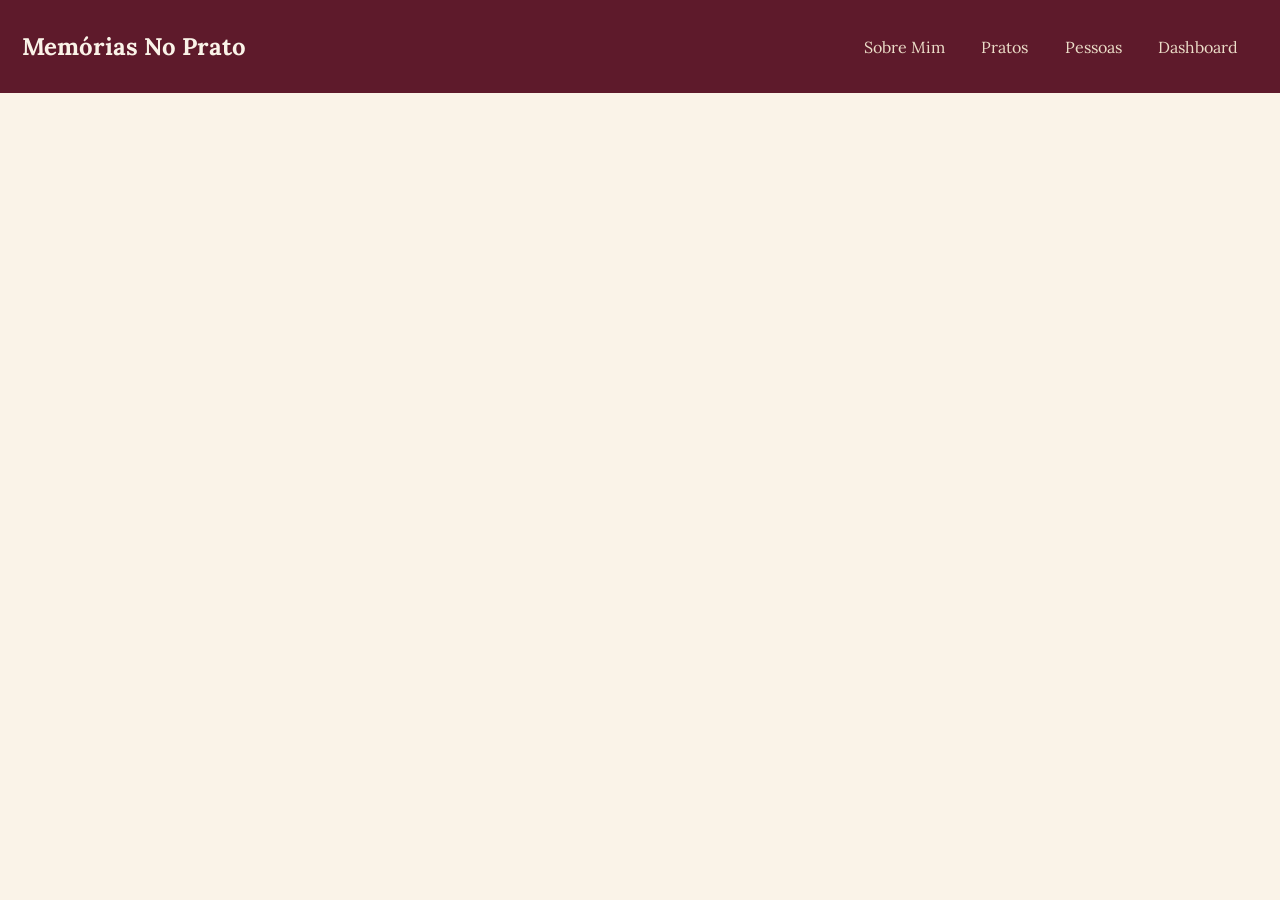
==== index.html @ 50fbf2d2 "Inicialização do site, pela NAV bar" ====
<!DOCTYPE html>
<html lang="en">
<head>
    <meta charset="UTF-8">
    <meta name="viewport" content="width=device-width, initial-scale=1.0">
    <title>Document</title>
    <link rel="stylesheet" href="styleIndex.css">
    <link rel="preconnect" href="https://fonts.googleapis.com">
    <link rel="preconnect" href="https://fonts.gstatic.com" crossorigin>
    <link href="https://fonts.googleapis.com/css2?family=Lora:ital,wght@0,400..700;1,400..700&family=Outfit:wght@100..900&display=swap" rel="stylesheet">
</head>
<body>
    <header class="topo">
        <div class="logo"><button class="logo">Memórias No Prato</button></div>
        <div class="botoes">
            <button>Sobre Mim</button>
            <button>Pratos</button>
            <button>Pessoas</button>
            <button>Dashboard</button>
        </div>
    </header>
    <script src="main.js"></script>
</body>
</html>
---- styleIndex.css ----
*{
    box-sizing: border-box;
}

:root {
  --vinho-escuro: #5E1A2B;
  --vinho-medio: #8C2F3F;
  --creme: #FAF3E8;
  --bege: #EBDDC8;
  --texto: #2B1B17;
  --caramelo: #C8963E;
}

body{
    font-family: Inter, sans-serif;/*Fonte e fonte reserva*/
    background-color: var(--creme); /*Cor de fundo*/
    color: var(--texto); /*Cor dos textos*/
    margin: 0;
}

.topo{
    display: flex;
    align-items: center;
    gap: 24px;
    background-color: var(--vinho-escuro);
    color: var(--texto);
    padding: 30px 16px;
}

.logo{
    font-size: 24px;
    color: var(--creme);
    font-weight: 700;
    font-family: Lora, sans-serif;
    gap: 15px;
}

.logo button{
    background-color: transparent;
    border: none;
}

.botoes{
    margin-left: auto;
    gap: 0px;
}
.botoes button{
    background-color: transparent;
    font-family: Lora, sans-serif;
    color: var(--bege);
    border: none;
    cursor: pointer;
    font-size: 16px;
    overflow: hidden;
    transition: all 0s ease;
    margin-right: 20px;
}


.botoes button:hover {
    color: var(--creme); /* Nova cor do texto (opcional) */
    border-bottom: 2px solid var(--caramelo);
    border-radius: 20px;
    font-weight: 500;
}
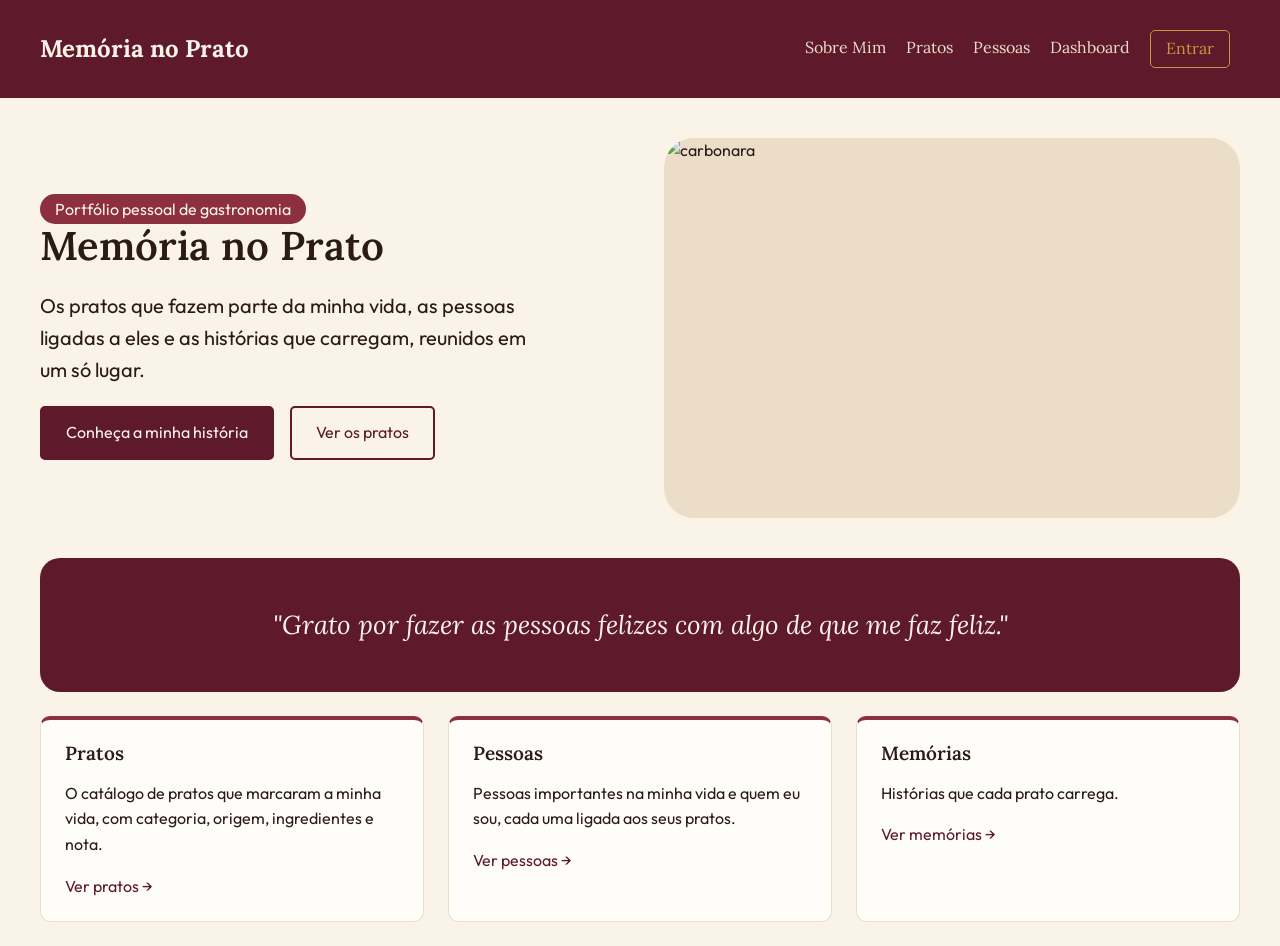
==== commit 4f931db0: "Finalizei tela de inicio e comecei a tela de informações sobre mim" ====
--- a/index.html
+++ b/index.html
@@ -1,9 +1,10 @@
 <!DOCTYPE html>
-<html lang="en">
+<html lang="pt-BR">
 <head>
     <meta charset="UTF-8">
     <meta name="viewport" content="width=device-width, initial-scale=1.0">
-    <title>Document</title>
+    <title>Memória no Prato</title>
+    <link rel="stylesheet" href="style.css">
     <link rel="stylesheet" href="styleIndex.css">
     <link rel="preconnect" href="https://fonts.googleapis.com">
     <link rel="preconnect" href="https://fonts.gstatic.com" crossorigin>
@@ -11,14 +12,50 @@
 </head>
 <body>
     <header class="topo">
-        <div class="logo"><button class="logo">Memórias No Prato</button></div>
-        <div class="botoes">
-            <button>Sobre Mim</button>
-            <button>Pratos</button>
-            <button>Pessoas</button>
-            <button>Dashboard</button>
-        </div>
+        <a href="index.html" class="logo">Memória no Prato</a>
+        <nav class="botoes">
+            <a href="sobremim.html">Sobre Mim</a>
+            <a href="pratos.html">Pratos</a>
+            <a href="pessoas.html">Pessoas</a>
+            <a href="dashboard.html">Dashboard</a>
+            <a class="entrar" href="entrar.html">Entrar</a>
+        </nav>
     </header>
+    <main>
+        <section class="hero">
+            <div class="centro">
+                <span>Portfólio pessoal de gastronomia</span>
+                <h1>Memória no Prato</h1>
+                <p>Os pratos que fazem parte da minha vida, as pessoas ligadas a eles e as histórias que carregam, reunidos em um só lugar.</p>
+                <div class="acoes">
+                    <a href="sobremim.html">Conheça a minha história</a>
+                    <a href="pratos.html">Ver os pratos</a>
+                </div>
+            </div>
+            <img class="foto" src="https://encrypted-tbn0.gstatic.com/images?q=tbn:ANd9GcSgmhtweiNrWyrs6OpUT1KZcvDMLLEmFIUc2wKX-kfRozj3CCLZsLqZo-Rc&s=10" alt="carbonara">
+        </section>
+        <section class="frase">
+            <p>"Grato por fazer as pessoas felizes com algo de que me faz feliz."</p>
+        </section>
+        <section class="cartoes">
+            <article class="cartao">
+                <h3>Pratos</h3>
+                <p>O catálogo de pratos que marcaram a minha vida, com categoria, origem, ingredientes e nota.</p>
+                <a href="pratos.html">Ver pratos &rarr;</a>
+            </article>
+            <article class="cartao">
+                <h3>Pessoas</h3>
+                <p>Pessoas importantes na minha vida e quem eu sou, cada uma ligada aos seus pratos.</p>
+                <a href="pessoas.html">Ver pessoas &rarr;</a>
+            </article>
+            <article class="cartao">
+                <h3>Memórias</h3>
+                <p>Histórias que cada prato carrega.</p>
+                <a href="memorias.html">Ver memórias &rarr;</a>
+                <!-- &rarr; serve para criar uma seta -->
+            </article>
+        </section>
+    </main>
     <script src="main.js"></script>
 </body>
 </html>
--- a/style.css
+++ b/style.css
@@ -0,0 +1,141 @@
+*{
+    box-sizing: border-box;
+}
+
+:root {
+  --vinho-escuro: #5E1A2B;
+  --vinho-medio: #8C2F3F;
+  --creme: #FAF3E8;
+  --bege: #EBDDC8;
+  --texto: #2B1B17;
+  --texto-dois: #6B5750;
+  --caramelo: #C8963E;
+  --creme-claro : #FFFDF9;
+}
+
+body{
+    background-color: var(--creme); /*Cor de fundo*/
+    color: var(--texto); /*Cor dos textos*/
+    margin: 0;
+    font-family: Outfit, sans-serif;
+    line-height: 1.6;
+}
+
+.topo{
+    display: flex;
+    align-items: center;
+    gap: 24px;
+    background-color: var(--vinho-escuro);
+    color: var(--creme);
+    padding: 30px 40px;
+}
+
+.logo{
+    font-size: 24px;
+    color: var(--creme);
+    font-weight: 700;
+    font-family: Lora, serif;
+    text-decoration: none;
+}
+
+.botoes{
+    display: flex;
+    margin-left: auto;
+    gap: 20px;
+    margin-right: 10px;
+    align-items: center;
+}
+.botoes a{
+    background-color: transparent;
+    font-family: Lora, serif;
+    color: var(--bege);
+    border-bottom: 2px solid transparent;
+    cursor: pointer;
+    font-size: 16px;
+    transition: all 0.4s ease;
+    text-decoration: none;
+}
+
+.botoes .entrar{
+    color: var(--caramelo);
+    border: 1px solid var(--caramelo);
+    border-radius: 5px;
+    padding: 5px 15px;
+}
+
+.botoes a:hover {
+    border-color: var(--caramelo);
+}
+
+.cartao{
+    background-color: var(--creme-claro);
+    border: 1px solid var(--bege);
+    border-radius: 10px;
+    border-top: 4px solid var(--vinho-medio);
+    padding: 22px 24px;
+}
+
+.botoes a.ativo{
+    border-color: var(--caramelo);
+}
+
+.frase{
+    color: var(--creme);
+    font-family: Lora, serif;
+    font-size: 26px;
+    background-color: var(--vinho-escuro);
+    border-radius: 20px;
+    padding: 20px 20px;
+    max-width: none;
+    align-items: center;
+    text-align: center;
+    margin: 0 40px;
+    margin-bottom: 10px;
+}
+
+.cartoes{
+    display: grid;
+    grid-template-columns: repeat(3, 1fr);
+    gap: 24px;
+}
+
+.cartoes a{
+    text-decoration: none;
+    color: var(--vinho-escuro);
+}
+
+.sessao{
+    padding: 27px 40px;
+}
+
+p + p{ /*Um paragrafo depois do outro*/
+    margin-top: 16px;
+}
+
+h1, h2, h3{
+    font-family: Lora, serif;
+    font-weight: 600;
+    margin: 0px 0px 0px 0px;
+    line-height: 1.2;
+}
+
+h1{
+    font-size: 34px;
+}
+
+h2{
+    font-size: 22px;
+}
+
+h3{
+    font-size: 19px;
+}
+
+.chip{
+    color: var(--vinho-escuro);
+    max-width: 500px;
+    font-size: 20px;
+    background-color: var(--bege);
+    border-radius: 50px;
+    padding: 10px 10px;
+}
--- a/styleIndex.css
+++ b/styleIndex.css
@@ -1,66 +1,79 @@
-*{
-    box-sizing: border-box;
+.centro span{
+    color: var(--creme);
+    border-radius: 20px;
+    background-color: var(--vinho-medio);
+    padding: 5px 15px;
 }
 
-:root {
-  --vinho-escuro: #5E1A2B;
-  --vinho-medio: #8C2F3F;
-  --creme: #FAF3E8;
-  --bege: #EBDDC8;
-  --texto: #2B1B17;
-  --caramelo: #C8963E;
+.centro h1{
+    font-size: 40px;
 }
 
-body{
-    font-family: Inter, sans-serif;/*Fonte e fonte reserva*/
-    background-color: var(--creme); /*Cor de fundo*/
-    color: var(--texto); /*Cor dos textos*/
-    margin: 0;
+.centro p{
+    color: var(--texto);
+    max-width: 500px;
+    font-size: 20px;
 }
 
-.topo{
+.acoes{
     display: flex;
-    align-items: center;
-    gap: 24px;
-    background-color: var(--vinho-escuro);
-    color: var(--texto);
-    padding: 30px 16px;
+    gap: 16px;
 }
 
-.logo{
-    font-size: 24px;
+.acoes a{
+    text-decoration: none;
+    background-color: var(--vinho-escuro);
     color: var(--creme);
-    font-weight: 700;
-    font-family: Lora, sans-serif;
-    gap: 15px;
+    border-radius: 5px;
+    border: 2px solid var(--vinho-escuro);
+    padding: 12px 24px;
 }
 
-.logo button{
+.acoes a:last-child{
     background-color: transparent;
-    border: none;
+    color: var(--vinho-escuro);
+}   
+
+.hero{
+    display: grid;
+    grid-template-columns: repeat(2, 1fr);
+    gap: 48px;
+    align-items: center;
+    padding: 40px 40px;
 }
 
-.botoes{
-    margin-left: auto;
-    gap: 0px;
-}
-.botoes button{
-    background-color: transparent;
-    font-family: Lora, sans-serif;
-    color: var(--bege);
-    border: none;
-    cursor: pointer;
-    font-size: 16px;
-    overflow: hidden;
-    transition: all 0s ease;
-    margin-right: 20px;
+.foto{
+    height: 380px;
+    width: 100%;
+    object-fit: cover; /*Especifica como o conteudo deve ser ajustado de acordo com a largura e altura da caixa*/
+    /*O cover preenche a caixa toda sem cortar o excesso*/
+    background-color: var(--bege);
+    border-radius: 30px;
 }
 
-
-.botoes button:hover {
-    color: var(--creme); /* Nova cor do texto (opcional) */
-    border-bottom: 2px solid var(--caramelo);
+.frase{
+    color: var(--creme);
+    font-family: Lora, serif;
+    font-style: italic;
+    font-size: 26px;
+    background-color: var(--vinho-escuro);
     border-radius: 20px;
-    font-weight: 500;
+    padding: 20px 20px;
+    max-width: none;
+    align-items: center;
+    text-align: center;
+    margin: 0 40px;
 }
 
+.cartoes{
+    padding: 24px 40px;
+    display: grid;
+    grid-template-columns: repeat(3, 1fr);
+    gap: 24px;
+}
+
+.cartoes a{
+    text-decoration: none;
+    color: var(--vinho-escuro);
+}
+
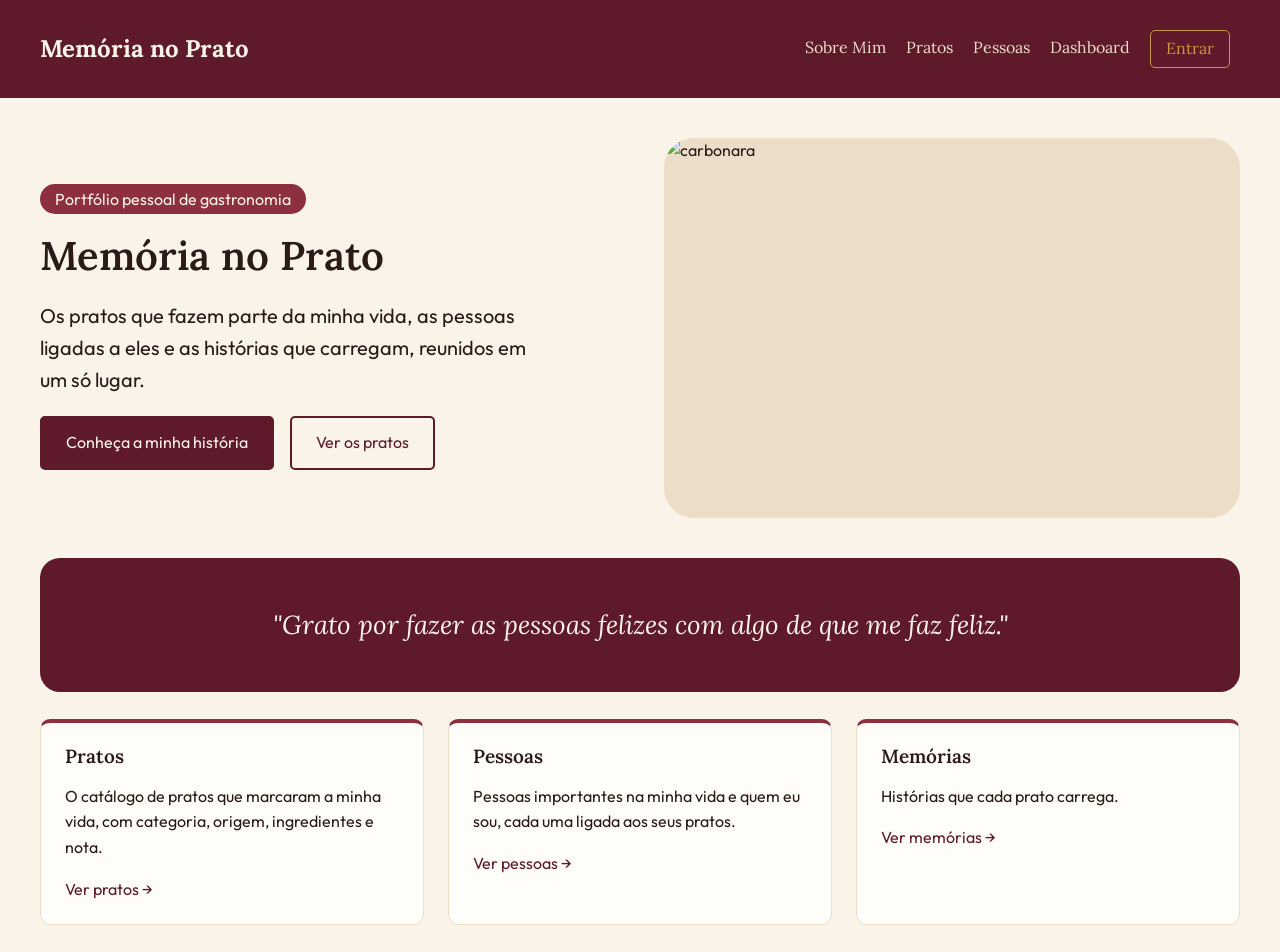
==== commit 0cae9f39: "Finalização da pagina sobre mim e linha do tempo" ====
--- a/index.html
+++ b/index.html
@@ -37,7 +37,7 @@
         <section class="frase">
             <p>"Grato por fazer as pessoas felizes com algo de que me faz feliz."</p>
         </section>
-        <section class="cartoes">
+        <section class="cartoes sessao">
             <article class="cartao">
                 <h3>Pratos</h3>
                 <p>O catálogo de pratos que marcaram a minha vida, com categoria, origem, ingredientes e nota.</p>
--- a/style.css
+++ b/style.css
@@ -132,10 +132,15 @@
 }
 
 .chip{
+    display: inline-block;
     color: var(--vinho-escuro);
-    max-width: 500px;
-    font-size: 20px;
+    font-size: 14px;
     background-color: var(--bege);
     border-radius: 50px;
-    padding: 10px 10px;
+    padding: 4px 12px;
+}
+
+.destaque{
+    background-color: var(--vinho-medio);
+    color: var(--bege);
 }
--- a/styleIndex.css
+++ b/styleIndex.css
@@ -6,6 +6,7 @@
 }
 
 .centro h1{
+    margin-top: 20px;
     font-size: 40px;
 }
 
@@ -65,15 +66,5 @@
     margin: 0 40px;
 }
 
-.cartoes{
-    padding: 24px 40px;
-    display: grid;
-    grid-template-columns: repeat(3, 1fr);
-    gap: 24px;
-}
 
-.cartoes a{
-    text-decoration: none;
-    color: var(--vinho-escuro);
-}
 
